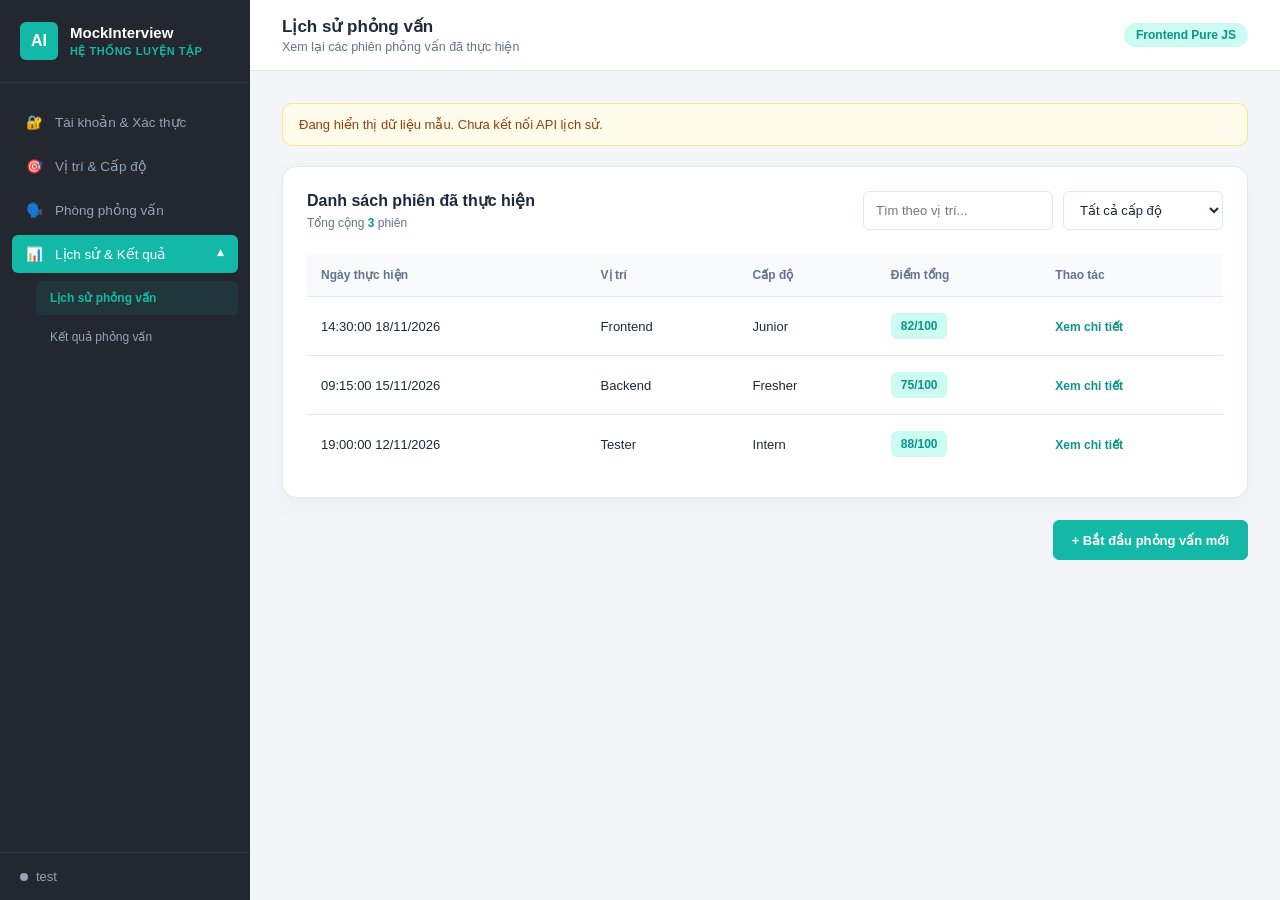
==== frontend/history.html @ 62634e57 "T05D198: Làm giao diện kết quả và lịch sử" ====
<!doctype html>
<html lang="vi">
  <head>
    <meta charset="UTF-8" />
    <meta name="viewport" content="width=device-width, initial-scale=1.0" />
    <title>Lịch sử phỏng vấn - AI Mock Interview</title>

    <link rel="stylesheet" href="css/base.css" />
    <link rel="stylesheet" href="css/layout.css" />
    <link rel="stylesheet" href="css/history.css" />
  </head>
  <body>
    <div class="layout-container">
      <aside class="sidebar">
        <div class="sidebar-brand">
          <div class="brand-logo">AI</div>

          <div class="brand-text">
            <h2>MockInterview</h2>
            <span>HỆ THỐNG LUYỆN TẬP</span>
          </div>
        </div>

        <nav class="sidebar-menu">
          <a href="index.html" class="menu-item">
            <span>🔐</span>
            Tài khoản & Xác thực
          </a>

          <a href="positions.html" class="menu-item">
            <span>🎯</span>
            Vị trí & Cấp độ
          </a>

          <a href="interview.html" class="menu-item">
            <span>🗣️</span>
            Phòng phỏng vấn
          </a>

          <div class="menu-dropdown">
            <button
              type="button"
              class="menu-item dropdown-toggle"
              id="history-toggle"
              aria-expanded="false"
              aria-controls="history-submenu"
            >
              <span>📊</span>
              <span>Lịch sử & Kết quả</span>
              <span class="dropdown-arrow">▾</span>
            </button>

            <div class="submenu" id="history-submenu" hidden>
              <a href="history.html" class="submenu-item">
                Lịch sử phỏng vấn
              </a>

              <a href="results.html" class="submenu-item">
                Kết quả phỏng vấn
              </a>
            </div>
          </div>
        </nav>

        <div class="sidebar-footer">
          <div class="user-info">
            <span class="user-status-dot"></span>
            <span id="sidebar-username">test</span>
          </div>
        </div>
      </aside>

      <div class="main-content">
        <header class="topbar">
          <div class="topbar-title">
            <h1>Lịch sử phỏng vấn</h1>
            <p>Xem lại các phiên phỏng vấn đã thực hiện</p>
          </div>
          <span class="badge-tag">Frontend Pure JS</span>
        </header>

        <div class="page-body">
          <div class="history-wrapper">
            <div id="demo-notice" class="history-notice" hidden>
              Đang hiển thị dữ liệu mẫu. Chưa kết nối API lịch sử.
            </div>

            <section class="history-card">
              <div class="history-toolbar">
                <div>
                  <h3>Danh sách phiên đã thực hiện</h3>
                  <p>
                    Tổng cộng
                    <strong id="history-count">0</strong>
                    phiên
                  </p>
                </div>

                <div class="history-filters">
                  <input
                    type="search"
                    id="search-input"
                    class="history-search"
                    placeholder="Tìm theo vị trí..."
                  />

                  <select id="level-filter" class="history-select">
                    <option value="">Tất cả cấp độ</option>
                    <option value="Intern">Intern</option>
                    <option value="Fresher">Fresher</option>
                    <option value="Junior">Junior</option>
                  </select>
                </div>
              </div>

              <div class="history-table-wrapper">
                <table class="history-table">
                  <thead>
                    <tr>
                      <th>Ngày thực hiện</th>
                      <th>Vị trí</th>
                      <th>Cấp độ</th>
                      <th>Điểm tổng</th>
                      <th>Thao tác</th>
                    </tr>
                  </thead>

                  <tbody id="history-body"></tbody>
                </table>
              </div>

              <p id="history-empty" class="history-empty" hidden>
                Không tìm thấy phiên phỏng vấn phù hợp.
              </p>
            </section>

            <div class="history-actions">
              <a href="positions.html" class="history-btn">
                + Bắt đầu phỏng vấn mới
              </a>
            </div>
          </div>
        </div>
      </div>
    </div>

    <script src="js/mock-data.js"></script>
    <script src="js/history.js"></script>
    <script src="js/sidebar.js"></script>
  </body>
</html>
---- frontend/css/base.css ----
/* =========================================================
   BẢNG MÀU CHUẨN ĐÃ CHỐT: XÁM THAN CHÌ & XANH NGỌC MINT
   ========================================================= */
:root {
  --bg-body: #f3f5f8;
  --bg-card: #ffffff;
  
  /* Sidebar xám than chì */
  --sidebar-bg: #23272f;
  --sidebar-hover: #2e3440;
  --sidebar-text: #94a3b8;
  --sidebar-text-active: #ffffff;
  
  /* Điểm nhấn xanh ngọc mint */
  --primary: #14b8a6;
  --primary-hover: #0d9488;
  --primary-light: #ccfbf1;
  
  /* Chữ & viền */
  --text-main: #1e293b;
  --text-muted: #64748b;
  --border: #e2e8f0;
  
  /* Trạng thái */
  --danger: #ef4444;
  --danger-bg: #fef2f2;
  --success: #10b981;
  --success-bg: #ecfdf5;
  
  --radius-sm: 6px;
  --radius-md: 10px;
  --radius-lg: 14px;
}

* {
  box-sizing: border-box;
  margin: 0;
  padding: 0;
  font-family: -apple-system, BlinkMacSystemFont, "Segoe UI", Roboto, Helvetica, Arial, sans-serif;
}

body {
  background-color: var(--bg-body);
  color: var(--text-main);
  min-height: 100vh;
}
---- frontend/css/layout.css ----
/* =========================================================
   TASK 1: LAYOUT CHUNG (SIDEBAR + TOPBAR + CONTENT)
   ========================================================= */
.layout-container {
  display: flex;
  min-height: 100vh;
}

/* Sidebar */
.sidebar {
  width: 250px;
  background-color: var(--sidebar-bg);
  display: flex;
  flex-direction: column;
  position: fixed;
  top: 0;
  bottom: 0;
  left: 0;
  z-index: 100;
}

.sidebar-brand {
  padding: 22px 20px;
  display: flex;
  align-items: center;
  gap: 12px;
  border-bottom: 1px solid rgba(255, 255, 255, 0.06);
}

.brand-logo {
  width: 38px;
  height: 38px;
  background-color: var(--primary);
  color: #fff;
  border-radius: var(--radius-sm);
  display: flex;
  align-items: center;
  justify-content: center;
  font-weight: 800;
  font-size: 16px;
}

.brand-text h2 {
  font-size: 15px;
  color: var(--sidebar-text-active);
  font-weight: 700;
}

.brand-text span {
  font-size: 11px;
  color: var(--primary);
  font-weight: 600;
  letter-spacing: 0.5px;
}

.sidebar-menu {
  padding: 20px 12px;
  display: flex;
  flex-direction: column;
  gap: 6px;
  flex: 1;
}

.menu-item {
  display: flex;
  align-items: center;
  gap: 12px;
  padding: 11px 14px;
  border-radius: var(--radius-sm);
  color: var(--sidebar-text);
  text-decoration: none;
  font-size: 13.5px;
  font-weight: 500;
  cursor: pointer;
  transition: all 0.2s;
}

.menu-item:hover {
  background-color: var(--sidebar-hover);
  color: var(--sidebar-text-active);
}

.menu-item.active {
  background-color: var(--primary);
  color: #ffffff;
  font-weight: 600;
}

.sidebar-footer {
  padding: 16px 20px;
  border-top: 1px solid rgba(255, 255, 255, 0.06);
  font-size: 13px;
  color: var(--sidebar-text);
}

.user-info {
  display: flex;
  align-items: center;
  gap: 8px;
}

.user-status-dot {
  width: 8px;
  height: 8px;
  background-color: #94a3b8;
  border-radius: 50%;
}

/* Main Content Area */
.main-content {
  margin-left: 250px;
  flex: 1;
  display: flex;
  flex-direction: column;
  min-height: 100vh;
}

.topbar {
  background-color: var(--bg-card);
  border-bottom: 1px solid var(--border);
  padding: 16px 32px;
  display: flex;
  align-items: center;
  justify-content: space-between;
}

.topbar-title h1 {
  font-size: 17px;
  font-weight: 700;
  color: var(--text-main);
}

.topbar-title p {
  font-size: 12.5px;
  color: var(--text-muted);
  margin-top: 2px;
}

.badge-tag {
  background-color: var(--primary-light);
  color: var(--primary-hover);
  font-size: 12px;
  font-weight: 600;
  padding: 5px 12px;
  border-radius: 20px;
}

.page-body {
  padding: 32px;
  display: flex;
  justify-content: center;
  align-items: flex-start;
  flex: 1;
}

.dropdown-toggle {
    width: 100%;
    border: none;
    background: transparent;
    text-align: left;
    font-family: inherit;
}

.dropdown-arrow {
    margin-left: auto;
    font-size: 14px;
    transition: transform 0.2s;
}

.dropdown-toggle.open {
    background-color: var(--primary);
    color: white;
}

.dropdown-toggle.open .dropdown-arrow {
    transform: rotate(180deg);
}

/* Menu con */

.submenu {
    display: flex;
    flex-direction: column;
    gap: 5px;
    padding: 8px 0 8px 24px;
}

.submenu[hidden] {
    display: none;
}

.submenu-item {
    display: block;
    padding: 10px 14px;
    border-radius: var(--radius-sm);
    color: var(--sidebar-text);
    font-size: 12px;
    text-decoration: none;
    transition: all 0.2s;
}

.submenu-item:hover {
    background-color: var(--sidebar-hover);
    color: var(--sidebar-text-active);
}

.submenu-item.active {
    color: var(--primary);
    background-color: rgba(20, 184, 166, 0.1);
    font-weight: 700;
}
---- frontend/css/history.css ----
/* =========================================================
   TASK: GIAO DIỆN LỊCH SỬ PHỎNG VẤN
   ========================================================= */

.history-wrapper {
    width: 100%;
    max-width: 1050px;
    margin: 0 auto;
}

.history-notice {
    padding: 13px 16px;
    margin-bottom: 20px;
    border: 1px solid #fde68a;
    border-radius: var(--radius-md);
    background-color: #fffbeb;
    color: #92400e;
    font-size: 13px;
}

.history-notice[hidden] {
    display: none;
}

/* Card lịch sử */

.history-card {
    padding: 24px;
    background-color: var(--bg-card);
    border: 1px solid var(--border);
    border-radius: var(--radius-lg);
    box-shadow: 0 8px 24px rgba(30, 41, 59, 0.035);
}

/* Thanh tiêu đề và bộ lọc */

.history-toolbar {
    display: flex;
    align-items: center;
    justify-content: space-between;
    gap: 20px;
    margin-bottom: 24px;
}

.history-toolbar h3 {
    font-size: 16px;
    font-weight: 700;
    color: var(--text-main);
}

.history-toolbar p {
    margin-top: 6px;
    font-size: 12px;
    color: var(--text-muted);
}

.history-toolbar strong {
    color: var(--primary-hover);
}

.history-filters {
    display: flex;
    gap: 10px;
}

.history-search,
.history-select {
    padding: 10px 12px;
    border: 1px solid var(--border);
    border-radius: var(--radius-sm);
    background-color: var(--bg-card);
    color: var(--text-main);
    font-size: 13px;
    outline: none;
}

.history-search {
    width: 190px;
}

.history-select {
    width: 160px;
}

.history-search:focus,
.history-select:focus {
    border-color: var(--primary);
    box-shadow: 0 0 0 3px rgba(20, 184, 166, 0.12);
}

/* Bảng lịch sử */

.history-table-wrapper {
    width: 100%;
    overflow-x: auto;
}

.history-table {
    width: 100%;
    border-collapse: collapse;
    text-align: left;
}

.history-table thead {
    background-color: #f8fafc;
}

.history-table th {
    padding: 14px;
    border-bottom: 1px solid var(--border);
    color: var(--text-muted);
    font-size: 12px;
    font-weight: 700;
    white-space: nowrap;
}

.history-table td {
    padding: 16px 14px;
    border-bottom: 1px solid var(--border);
    color: var(--text-main);
    font-size: 13px;
}

.history-table tbody tr:hover {
    background-color: #f8fafc;
}

.history-table tbody tr:last-child td {
    border-bottom: none;
}

/* Điểm số */

.history-score {
    display: inline-block;
    padding: 6px 10px;
    border-radius: var(--radius-sm);
    background-color: var(--primary-light);
    color: var(--primary-hover);
    font-size: 12px;
    font-weight: 700;
}

/* Link xem chi tiết */

.history-detail-link {
    color: var(--primary-hover);
    font-size: 12px;
    font-weight: 700;
    text-decoration: none;
    white-space: nowrap;
}

.history-detail-link:hover {
    text-decoration: underline;
}

/* Không có dữ liệu */

.history-empty {
    padding: 35px 15px;
    text-align: center;
    color: var(--text-muted);
    font-size: 13px;
}

.history-empty[hidden] {
    display: none;
}

/* Nút phỏng vấn mới */

.history-actions {
    display: flex;
    justify-content: flex-end;
    margin-top: 22px;
}

.history-btn {
    display: inline-flex;
    align-items: center;
    justify-content: center;
    min-height: 40px;
    padding: 0 18px;
    border: 1px solid var(--primary);
    border-radius: var(--radius-sm);
    background-color: var(--primary);
    color: #ffffff;
    font-size: 13px;
    font-weight: 600;
    text-decoration: none;
    cursor: pointer;
}

.history-btn:hover {
    background-color: var(--primary-hover);
    border-color: var(--primary-hover);
}

/* Responsive */

@media screen and (max-width: 768px) {
    .history-toolbar {
        flex-direction: column;
        align-items: stretch;
    }

    .history-filters {
        width: 100%;
    }

    .history-search,
    .history-select {
        flex: 1;
        width: 100%;
        min-width: 0;
    }
}

@media screen and (max-width: 480px) {
    .history-card {
        padding: 16px;
    }

    .history-filters {
        flex-direction: column;
    }

    .history-actions {
        flex-direction: column;
    }

    .history-btn {
        width: 100%;
    }
}
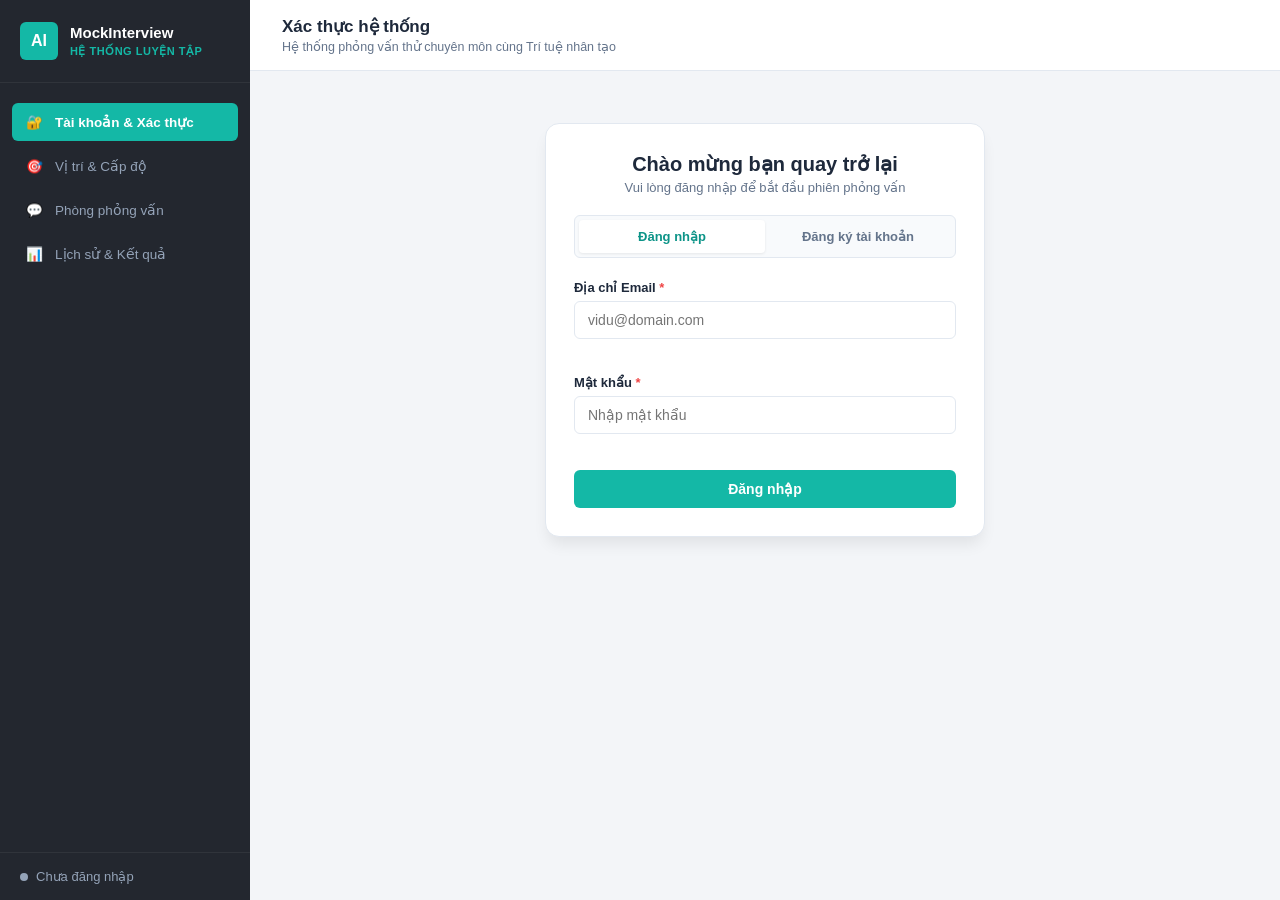
==== commit 1ef20548: "fig_bug_code" ====
--- a/frontend/history.html
+++ b/frontend/history.html
@@ -51,7 +51,7 @@
             </button>
 
             <div class="submenu" id="history-submenu" hidden>
-              <a href="history.html" class="submenu-item">
+              <a href="history.html" class="submenu-item active">
                 Lịch sử phỏng vấn
               </a>
 
@@ -64,8 +64,8 @@
 
         <div class="sidebar-footer">
           <div class="user-info">
-            <span class="user-status-dot"></span>
-            <span id="sidebar-username">test</span>
+            <span class="user-status-dot" style="background-color: var(--success);"></span>
+            <span id="sidebar-username">Ứng viên</span>
           </div>
         </div>
       </aside>
@@ -76,7 +76,7 @@
             <h1>Lịch sử phỏng vấn</h1>
             <p>Xem lại các phiên phỏng vấn đã thực hiện</p>
           </div>
-          <span class="badge-tag">Frontend Pure JS</span>
+          <span class="badge-tag">Hệ thống AI Mock Interview</span>
         </header>
 
         <div class="page-body">
@@ -120,6 +120,7 @@
                       <th>Ngày thực hiện</th>
                       <th>Vị trí</th>
                       <th>Cấp độ</th>
+                      <th>Trạng thái</th>
                       <th>Điểm tổng</th>
                       <th>Thao tác</th>
                     </tr>
@@ -144,6 +145,7 @@
       </div>
     </div>
 
+    <script src="js/api.js"></script>
     <script src="js/mock-data.js"></script>
     <script src="js/history.js"></script>
     <script src="js/sidebar.js"></script>
--- a/frontend/css/layout.css
+++ b/frontend/css/layout.css
@@ -209,3 +209,75 @@
     background-color: rgba(20, 184, 166, 0.1);
     font-weight: 700;
 }
+
+@media screen and (max-width: 768px) {
+  .layout-container {
+    display: block;
+  }
+
+  .sidebar {
+    position: relative;
+    width: 100%;
+    height: auto;
+  }
+
+  .sidebar-brand {
+    padding: 12px 16px;
+  }
+
+  .sidebar-menu {
+    padding: 8px 12px;
+    flex-direction: row;
+    overflow-x: auto;
+  }
+
+  .menu-item {
+    flex: 0 0 auto;
+  }
+
+  .sidebar-footer {
+    display: none;
+  }
+
+  .main-content {
+    margin-left: 0;
+    min-height: calc(100vh - 132px);
+  }
+
+  .topbar {
+    padding: 14px 16px;
+  }
+
+  .page-body {
+    padding: 16px;
+  }
+}
+
+@media screen and (max-width: 480px) {
+  .brand-text span {
+    display: none;
+  }
+
+  .sidebar-menu {
+    gap: 4px;
+  }
+
+  .menu-item {
+    padding: 9px 10px;
+    font-size: 12px;
+  }
+
+  .topbar {
+    align-items: flex-start;
+    flex-direction: column;
+    gap: 8px;
+  }
+
+  .topbar-title h1 {
+    font-size: 16px;
+  }
+
+  .page-body {
+    padding: 12px;
+  }
+}
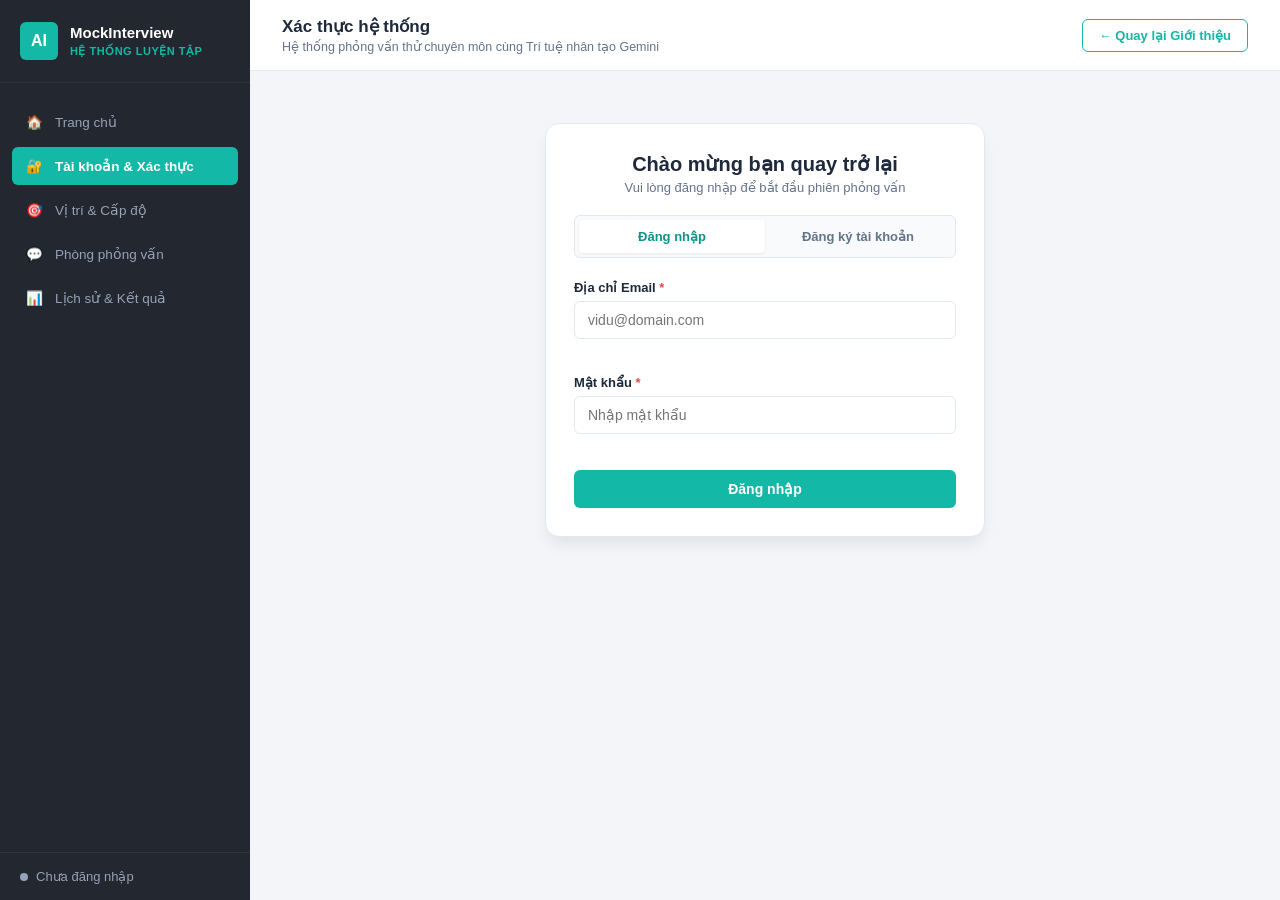
==== commit 9d7121ed: "Finish" ====
--- a/frontend/history.html
+++ b/frontend/history.html
@@ -13,16 +13,22 @@
     <div class="layout-container">
       <aside class="sidebar">
         <div class="sidebar-brand">
-          <div class="brand-logo">AI</div>
-
-          <div class="brand-text">
-            <h2>MockInterview</h2>
-            <span>HỆ THỐNG LUYỆN TẬP</span>
-          </div>
+          <a href="index.html" style="text-decoration: none; display: flex; align-items: center; gap: 12px;">
+            <div class="brand-logo">AI</div>
+            <div class="brand-text">
+              <h2>MockInterview</h2>
+              <span>HỆ THỐNG LUYỆN TẬP</span>
+            </div>
+          </a>
         </div>
 
         <nav class="sidebar-menu">
           <a href="index.html" class="menu-item">
+            <span>🏠</span>
+            Trang chủ
+          </a>
+
+          <a href="auth.html" class="menu-item">
             <span>🔐</span>
             Tài khoản & Xác thực
           </a>
